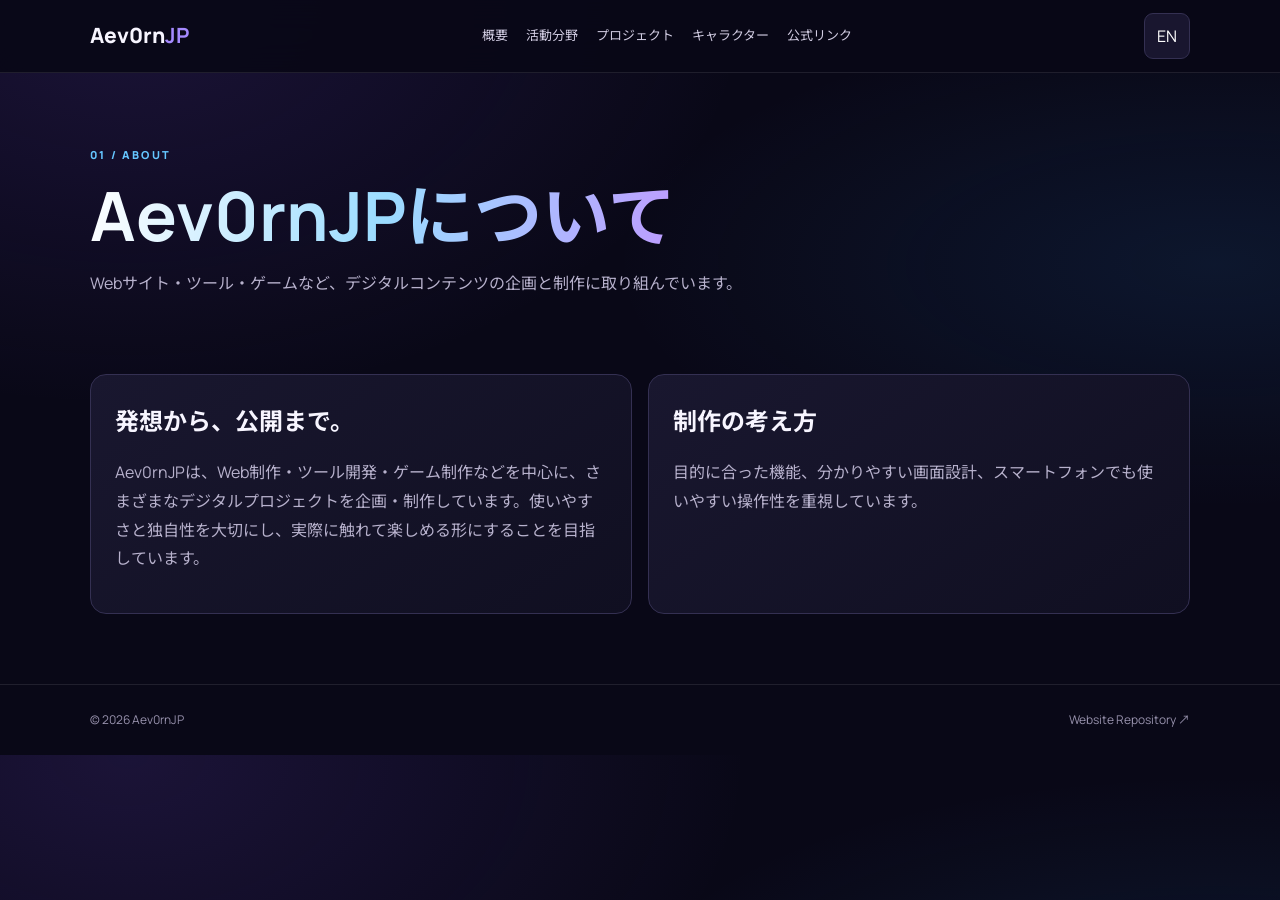
==== about.html @ efd998ef "Load mobile-tap language toggle fix" ====
<!doctype html><html lang="ja"><head><meta charset="utf-8"><meta name="viewport" content="width=device-width,initial-scale=1"><meta name="theme-color" content="#090817"><title>Aev0rnJPについて | Aev0rnJP</title><link rel="preconnect" href="https://fonts.googleapis.com"><link href="https://fonts.googleapis.com/css2?family=Manrope:wght@400;600;700;800&family=Noto+Sans+JP:wght@400;500;700&display=swap" rel="stylesheet"><link rel="stylesheet" href="style.css"></head><body><header class="top"><div class="wrap bar"><a class="brand" href="index.html">Aev0rn<b>JP</b></a><nav><a href="about.html">概要</a><a href="fields.html">活動分野</a><a href="projects.html">プロジェクト</a><a href="character.html">キャラクター</a><a href="links.html">公式リンク</a></nav><button id="lang">EN</button></div></header><main class="wrap"><section class="hero"><div class="eyebrow">01 / ABOUT</div><h1><span class="grad">Aev0rnJPについて</span></h1><p class="lead">Webサイト・ツール・ゲームなど、デジタルコンテンツの企画と制作に取り組んでいます。</p></section><section class="grid"><article class="card"><h2>発想から、公開まで。</h2><p>Aev0rnJPは、Web制作・ツール開発・ゲーム制作などを中心に、さまざまなデジタルプロジェクトを企画・制作しています。使いやすさと独自性を大切にし、実際に触れて楽しめる形にすることを目指しています。</p></article><article class="card"><h2>制作の考え方</h2><p>目的に合った機能、分かりやすい画面設計、スマートフォンでも使いやすい操作性を重視しています。</p></article></section></main><footer class="footer"><div class="wrap"><span>© <span id="year"></span> Aev0rnJP</span><a href="https://github.com/mylifereading6666-oss/Aev0rnJP-Portal">Website Repository ↗</a></div></footer><script src="script.js?v=20261122-8"></script></body></html>
---- style.css ----
:root{--bg:#090817;--panel:#15132b;--line:#343052;--text:#f7f5ff;--muted:#b7b1cc;--blue:#65c6ff;--violet:#a58aff}*{box-sizing:border-box}body{margin:0;background:radial-gradient(ellipse at 10% 0%,#7048d52c,transparent 38%),radial-gradient(ellipse at 95% 35%,#287ecb20,transparent 35%),var(--bg);color:var(--text);font:16px/1.8 Manrope,"Noto Sans JP",sans-serif}a{color:inherit;text-decoration:none}.wrap{width:min(1100px,calc(100% - 36px));margin:auto}.top{position:sticky;top:0;z-index:1000;background:#090817ef;backdrop-filter:blur(16px);border-bottom:1px solid #ffffff18}.bar{min-height:72px;display:flex;align-items:center;justify-content:space-between;gap:18px;flex-wrap:wrap}.brand{font-weight:800;font-size:21px}.brand b{color:var(--violet)}nav{display:flex;gap:18px;align-items:center;flex-wrap:wrap}nav a{font-size:13px;color:#d1cce2}nav a:hover{color:var(--blue)}button{position:relative;z-index:1002;pointer-events:auto;touch-action:manipulation;cursor:pointer;background:#19162f;color:white;border:1px solid var(--line);border-radius:9px;padding:8px 12px;font:inherit}.hero{padding:72px 0 36px}.eyebrow{color:var(--blue);font-size:11px;letter-spacing:.2em;font-weight:800}.hero h1{font-size:clamp(38px,7vw,68px);line-height:1.12;margin:12px 0}.grad{background:linear-gradient(100deg,#fff,#9bdcff,#bd9bff);background-clip:text;color:transparent}.lead{max-width:720px;color:var(--muted)}.grid{display:grid;grid-template-columns:repeat(2,minmax(0,1fr));gap:16px;margin:24px 0 70px}.card{background:linear-gradient(145deg,#19172f,#100f21);border:1px solid var(--line);border-radius:16px;padding:24px}.card h2{margin:0 0 8px}.card p{color:var(--muted)}.links{display:flex;gap:14px;flex-wrap:wrap;color:var(--blue);font-size:13px}.visual{background:#14112b;border:1px solid var(--line);border-radius:18px;padding:10px;overflow:hidden}.visual img{display:block;width:100%;height:auto;object-fit:contain;border-radius:10px}.footer{border-top:1px solid #ffffff18;padding:24px 0;color:#9892ad;font-size:12px}.footer .wrap{display:flex;justify-content:space-between;gap:12px;flex-wrap:wrap}@media(max-width:760px){.bar{padding:12px 0}nav{order:3;width:100%;gap:10px 16px}nav a{font-size:12px}.grid{grid-template-columns:1fr}.hero{padding:48px 0 24px}}
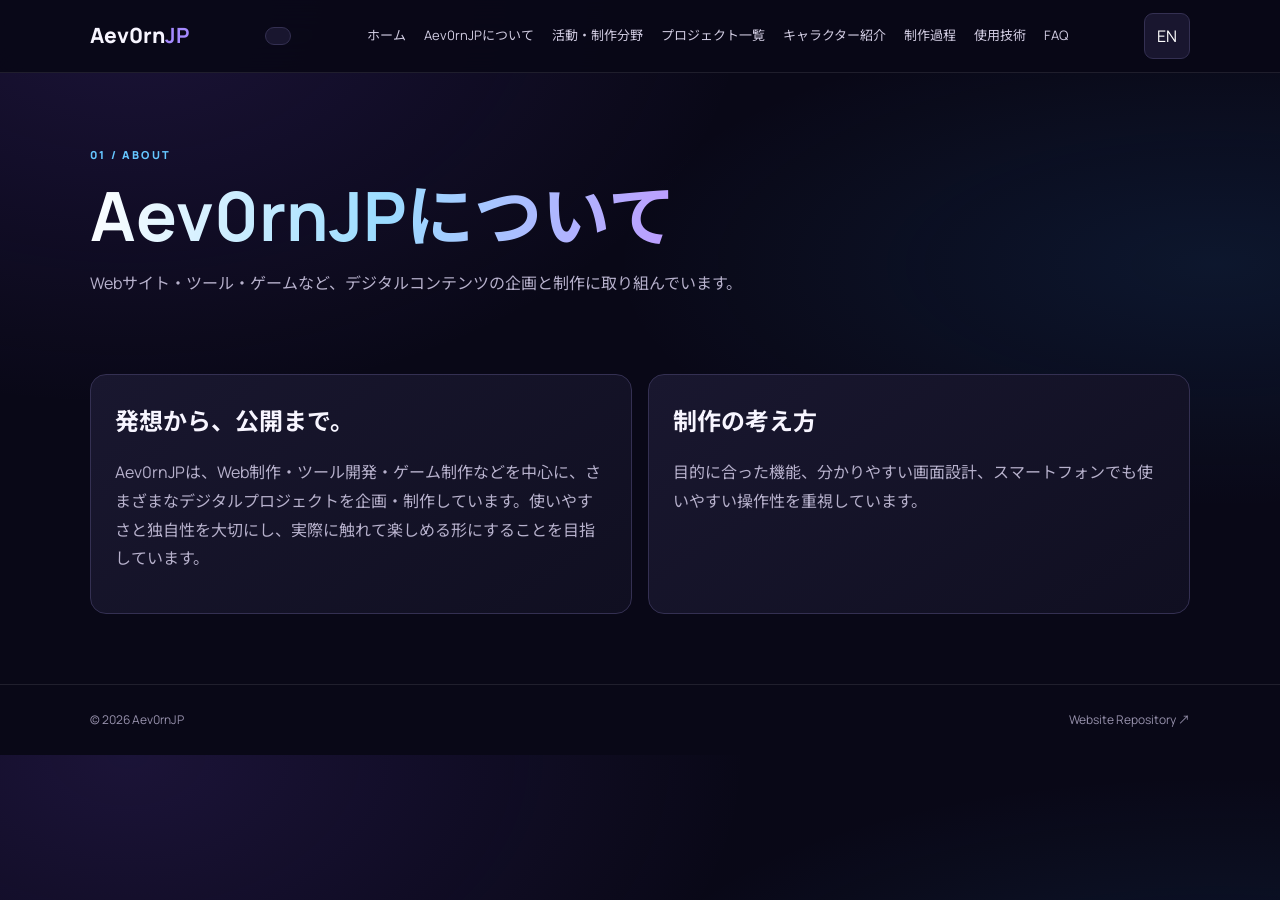
==== commit 694c97f1: "Unify eight-page portal navigation and bilingual support" ====
--- a/about.html
+++ b/about.html
@@ -1 +1 @@
-<!doctype html><html lang="ja"><head><meta charset="utf-8"><meta name="viewport" content="width=device-width,initial-scale=1"><meta name="theme-color" content="#090817"><title>Aev0rnJPについて | Aev0rnJP</title><link rel="preconnect" href="https://fonts.googleapis.com"><link href="https://fonts.googleapis.com/css2?family=Manrope:wght@400;600;700;800&family=Noto+Sans+JP:wght@400;500;700&display=swap" rel="stylesheet"><link rel="stylesheet" href="style.css"></head><body><header class="top"><div class="wrap bar"><a class="brand" href="index.html">Aev0rn<b>JP</b></a><nav><a href="about.html">概要</a><a href="fields.html">活動分野</a><a href="projects.html">プロジェクト</a><a href="character.html">キャラクター</a><a href="links.html">公式リンク</a></nav><button id="lang">EN</button></div></header><main class="wrap"><section class="hero"><div class="eyebrow">01 / ABOUT</div><h1><span class="grad">Aev0rnJPについて</span></h1><p class="lead">Webサイト・ツール・ゲームなど、デジタルコンテンツの企画と制作に取り組んでいます。</p></section><section class="grid"><article class="card"><h2>発想から、公開まで。</h2><p>Aev0rnJPは、Web制作・ツール開発・ゲーム制作などを中心に、さまざまなデジタルプロジェクトを企画・制作しています。使いやすさと独自性を大切にし、実際に触れて楽しめる形にすることを目指しています。</p></article><article class="card"><h2>制作の考え方</h2><p>目的に合った機能、分かりやすい画面設計、スマートフォンでも使いやすい操作性を重視しています。</p></article></section></main><footer class="footer"><div class="wrap"><span>© <span id="year"></span> Aev0rnJP</span><a href="https://github.com/mylifereading6666-oss/Aev0rnJP-Portal">Website Repository ↗</a></div></footer><script src="script.js?v=20261122-8"></script></body></html>+<!doctype html><html lang="ja"><head><meta charset="utf-8"><meta name="viewport" content="width=device-width,initial-scale=1"><meta name="theme-color" content="#090817"><title>Aev0rnJPについて | Aev0rnJP</title><link rel="preconnect" href="https://fonts.googleapis.com"><link href="https://fonts.googleapis.com/css2?family=Manrope:wght@400;600;700;800&family=Noto+Sans+JP:wght@400;500;700&display=swap" rel="stylesheet"><link rel="stylesheet" href="style.css"></head><body><header class="top"><div class="wrap bar"><a class="brand" href="index.html">Aev0rn<b>JP</b></a><button class="menu-toggle" id="menu-toggle" aria-label="メニューを開く" aria-expanded="false"><span></span><span></span><span></span></button><nav id="site-nav"><a href="index.html">ホーム</a><a href="about.html">Aev0rnJPについて</a><a href="fields.html">活動・制作分野</a><a href="projects.html">プロジェクト一覧</a><a href="character.html">キャラクター紹介</a><a href="character-process.html">制作過程</a><a href="tech.html">使用技術</a><a href="faq.html">FAQ</a></nav><button id="lang">EN</button></div></header><main class="wrap"><section class="hero"><div class="eyebrow">01 / ABOUT</div><h1><span class="grad">Aev0rnJPについて</span></h1><p class="lead">Webサイト・ツール・ゲームなど、デジタルコンテンツの企画と制作に取り組んでいます。</p></section><section class="grid"><article class="card"><h2>発想から、公開まで。</h2><p>Aev0rnJPは、Web制作・ツール開発・ゲーム制作などを中心に、さまざまなデジタルプロジェクトを企画・制作しています。使いやすさと独自性を大切にし、実際に触れて楽しめる形にすることを目指しています。</p></article><article class="card"><h2>制作の考え方</h2><p>目的に合った機能、分かりやすい画面設計、スマートフォンでも使いやすい操作性を重視しています。</p></article></section></main><footer class="footer"><div class="wrap"><span>© <span id="year"></span> Aev0rnJP</span><a href="https://github.com/mylifereading6666-oss/Aev0rnJP-Portal">Website Repository ↗</a></div></footer><script src="script.js?v=20261122-15"></script></body></html>
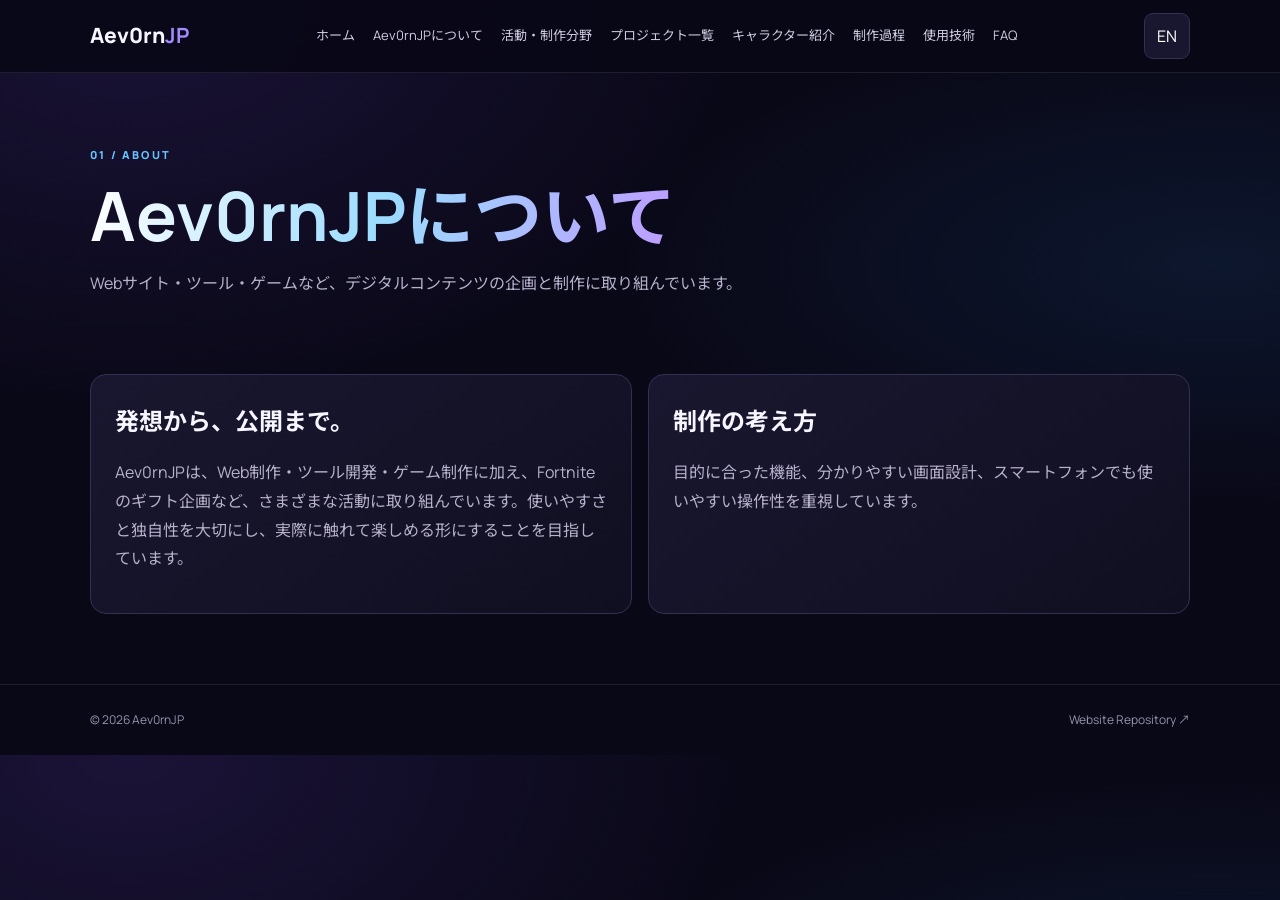
==== commit f29da6cf: "Add Fortnite gift event activity information" ====
--- a/about.html
+++ b/about.html
@@ -1 +1 @@
-<!doctype html><html lang="ja"><head><meta charset="utf-8"><meta name="viewport" content="width=device-width,initial-scale=1"><meta name="theme-color" content="#090817"><title>Aev0rnJPについて | Aev0rnJP</title><link rel="preconnect" href="https://fonts.googleapis.com"><link href="https://fonts.googleapis.com/css2?family=Manrope:wght@400;600;700;800&family=Noto+Sans+JP:wght@400;500;700&display=swap" rel="stylesheet"><link rel="stylesheet" href="style.css"></head><body><header class="top"><div class="wrap bar"><a class="brand" href="index.html">Aev0rn<b>JP</b></a><button class="menu-toggle" id="menu-toggle" aria-label="メニューを開く" aria-expanded="false"><span></span><span></span><span></span></button><nav id="site-nav"><a href="index.html">ホーム</a><a href="about.html">Aev0rnJPについて</a><a href="fields.html">活動・制作分野</a><a href="projects.html">プロジェクト一覧</a><a href="character.html">キャラクター紹介</a><a href="character-process.html">制作過程</a><a href="tech.html">使用技術</a><a href="faq.html">FAQ</a></nav><button id="lang">EN</button></div></header><main class="wrap"><section class="hero"><div class="eyebrow">01 / ABOUT</div><h1><span class="grad">Aev0rnJPについて</span></h1><p class="lead">Webサイト・ツール・ゲームなど、デジタルコンテンツの企画と制作に取り組んでいます。</p></section><section class="grid"><article class="card"><h2>発想から、公開まで。</h2><p>Aev0rnJPは、Web制作・ツール開発・ゲーム制作などを中心に、さまざまなデジタルプロジェクトを企画・制作しています。使いやすさと独自性を大切にし、実際に触れて楽しめる形にすることを目指しています。</p></article><article class="card"><h2>制作の考え方</h2><p>目的に合った機能、分かりやすい画面設計、スマートフォンでも使いやすい操作性を重視しています。</p></article></section></main><footer class="footer"><div class="wrap"><span>© <span id="year"></span> Aev0rnJP</span><a href="https://github.com/mylifereading6666-oss/Aev0rnJP-Portal">Website Repository ↗</a></div></footer><script src="script.js?v=20261122-15"></script></body></html>+<!doctype html><html lang="ja"><head><meta charset="utf-8"><meta name="viewport" content="width=device-width,initial-scale=1"><meta name="theme-color" content="#090817"><title>Aev0rnJPについて | Aev0rnJP</title><link rel="preconnect" href="https://fonts.googleapis.com"><link href="https://fonts.googleapis.com/css2?family=Manrope:wght@400;600;700;800&family=Noto+Sans+JP:wght@400;500;700&display=swap" rel="stylesheet"><link rel="stylesheet" href="style.css"></head><body><header class="top"><div class="wrap bar"><a class="brand" href="index.html">Aev0rn<b>JP</b></a><button class="menu-toggle" id="menu-toggle" aria-label="メニューを開く" aria-expanded="false"><span></span><span></span><span></span></button><nav id="site-nav"><a href="index.html">ホーム</a><a href="about.html">Aev0rnJPについて</a><a href="fields.html">活動・制作分野</a><a href="projects.html">プロジェクト一覧</a><a href="character.html">キャラクター紹介</a><a href="character-process.html">制作過程</a><a href="tech.html">使用技術</a><a href="faq.html">FAQ</a></nav><button id="lang">EN</button></div></header><main class="wrap"><section class="hero"><div class="eyebrow">01 / ABOUT</div><h1><span class="grad">Aev0rnJPについて</span></h1><p class="lead">Webサイト・ツール・ゲームなど、デジタルコンテンツの企画と制作に取り組んでいます。</p></section><section class="grid"><article class="card"><h2>発想から、公開まで。</h2><p>Aev0rnJPは、Web制作・ツール開発・ゲーム制作に加え、Fortniteのギフト企画など、さまざまな活動に取り組んでいます。使いやすさと独自性を大切にし、実際に触れて楽しめる形にすることを目指しています。</p></article><article class="card"><h2>制作の考え方</h2><p>目的に合った機能、分かりやすい画面設計、スマートフォンでも使いやすい操作性を重視しています。</p></article></section></main><footer class="footer"><div class="wrap"><span>© <span id="year"></span> Aev0rnJP</span><a href="https://github.com/mylifereading6666-oss/Aev0rnJP-Portal">Website Repository ↗</a></div></footer><script src="script.js?v=20261122-15"></script></body></html>
--- a/style.css
+++ b/style.css
@@ -1 +1,12 @@
-:root{--bg:#090817;--panel:#15132b;--line:#343052;--text:#f7f5ff;--muted:#b7b1cc;--blue:#65c6ff;--violet:#a58aff}*{box-sizing:border-box}body{margin:0;background:radial-gradient(ellipse at 10% 0%,#7048d52c,transparent 38%),radial-gradient(ellipse at 95% 35%,#287ecb20,transparent 35%),var(--bg);color:var(--text);font:16px/1.8 Manrope,"Noto Sans JP",sans-serif}a{color:inherit;text-decoration:none}.wrap{width:min(1100px,calc(100% - 36px));margin:auto}.top{position:sticky;top:0;z-index:1000;background:#090817ef;backdrop-filter:blur(16px);border-bottom:1px solid #ffffff18}.bar{min-height:72px;display:flex;align-items:center;justify-content:space-between;gap:18px;flex-wrap:wrap}.brand{font-weight:800;font-size:21px}.brand b{color:var(--violet)}nav{display:flex;gap:18px;align-items:center;flex-wrap:wrap}nav a{font-size:13px;color:#d1cce2}nav a:hover{color:var(--blue)}button{position:relative;z-index:1002;pointer-events:auto;touch-action:manipulation;cursor:pointer;background:#19162f;color:white;border:1px solid var(--line);border-radius:9px;padding:8px 12px;font:inherit}.hero{padding:72px 0 36px}.eyebrow{color:var(--blue);font-size:11px;letter-spacing:.2em;font-weight:800}.hero h1{font-size:clamp(38px,7vw,68px);line-height:1.12;margin:12px 0}.grad{background:linear-gradient(100deg,#fff,#9bdcff,#bd9bff);background-clip:text;color:transparent}.lead{max-width:720px;color:var(--muted)}.grid{display:grid;grid-template-columns:repeat(2,minmax(0,1fr));gap:16px;margin:24px 0 70px}.card{background:linear-gradient(145deg,#19172f,#100f21);border:1px solid var(--line);border-radius:16px;padding:24px}.card h2{margin:0 0 8px}.card p{color:var(--muted)}.links{display:flex;gap:14px;flex-wrap:wrap;color:var(--blue);font-size:13px}.visual{background:#14112b;border:1px solid var(--line);border-radius:18px;padding:10px;overflow:hidden}.visual img{display:block;width:100%;height:auto;object-fit:contain;border-radius:10px}.footer{border-top:1px solid #ffffff18;padding:24px 0;color:#9892ad;font-size:12px}.footer .wrap{display:flex;justify-content:space-between;gap:12px;flex-wrap:wrap}@media(max-width:760px){.bar{padding:12px 0}nav{order:3;width:100%;gap:10px 16px}nav a{font-size:12px}.grid{grid-template-columns:1fr}.hero{padding:48px 0 24px}}+:root{--bg:#090817;--panel:#15132b;--line:#343052;--text:#f7f5ff;--muted:#b7b1cc;--blue:#65c6ff;--violet:#a58aff}*{box-sizing:border-box}body{margin:0;background:radial-gradient(ellipse at 10% 0%,#7048d52c,transparent 38%),radial-gradient(ellipse at 95% 35%,#287ecb20,transparent 35%),var(--bg);color:var(--text);font:16px/1.8 Manrope,"Noto Sans JP",sans-serif}a{color:inherit;text-decoration:none}.wrap{width:min(1100px,calc(100% - 36px));margin:auto}.top{position:sticky;top:0;z-index:1000;background:#090817ef;backdrop-filter:blur(16px);border-bottom:1px solid #ffffff18}.bar{min-height:72px;display:flex;align-items:center;justify-content:space-between;gap:18px;flex-wrap:wrap}.brand{font-weight:800;font-size:21px}.brand b{color:var(--violet)}nav{display:flex;gap:18px;align-items:center;flex-wrap:wrap}nav a{font-size:13px;color:#d1cce2}nav a:hover{color:var(--blue)}button{position:relative;z-index:1002;pointer-events:auto;touch-action:manipulation;cursor:pointer;background:#19162f;color:white;border:1px solid var(--line);border-radius:9px;padding:8px 12px;font:inherit}.hero{padding:72px 0 36px}.eyebrow{color:var(--blue);font-size:11px;letter-spacing:.2em;font-weight:800}.hero h1{font-size:clamp(38px,7vw,68px);line-height:1.12;margin:12px 0}.grad{background:linear-gradient(100deg,#fff,#9bdcff,#bd9bff);background-clip:text;color:transparent}.lead{max-width:720px;color:var(--muted)}.grid{display:grid;grid-template-columns:repeat(2,minmax(0,1fr));gap:16px;margin:24px 0 70px}.card{background:linear-gradient(145deg,#19172f,#100f21);border:1px solid var(--line);border-radius:16px;padding:24px}.card h2{margin:0 0 8px}.card p{color:var(--muted)}.links{display:flex;gap:14px;flex-wrap:wrap;color:var(--blue);font-size:13px}.visual{background:#14112b;border:1px solid var(--line);border-radius:18px;padding:10px;overflow:hidden}.visual img{display:block;width:100%;height:auto;object-fit:contain;border-radius:10px}.footer{border-top:1px solid #ffffff18;padding:24px 0;color:#9892ad;font-size:12px}.footer .wrap{display:flex;justify-content:space-between;gap:12px;flex-wrap:wrap}@media(max-width:760px){.bar{padding:12px 0}nav{order:3;width:100%;gap:10px 16px}nav a{font-size:12px}.grid{grid-template-columns:1fr}.hero{padding:48px 0 24px}}
+/* Unified eight-page navigation */
+.menu-toggle{display:none;align-items:center;justify-content:center;flex-direction:column;gap:5px;width:42px;height:42px;padding:8px}
+.menu-toggle span{display:block;width:20px;height:2px;background:#e9e4ff;border-radius:2px}
+@media(max-width:760px){
+ .bar{position:relative}
+ .menu-toggle{display:flex;margin-left:auto}
+ #site-nav{display:none;order:4;width:100%;padding:8px 0 14px;flex-direction:column;align-items:stretch;gap:0}
+ #site-nav.open{display:flex}
+ #site-nav a{padding:10px 12px;border-top:1px solid #ffffff12;font-size:14px}
+ #lang{order:3}
+}
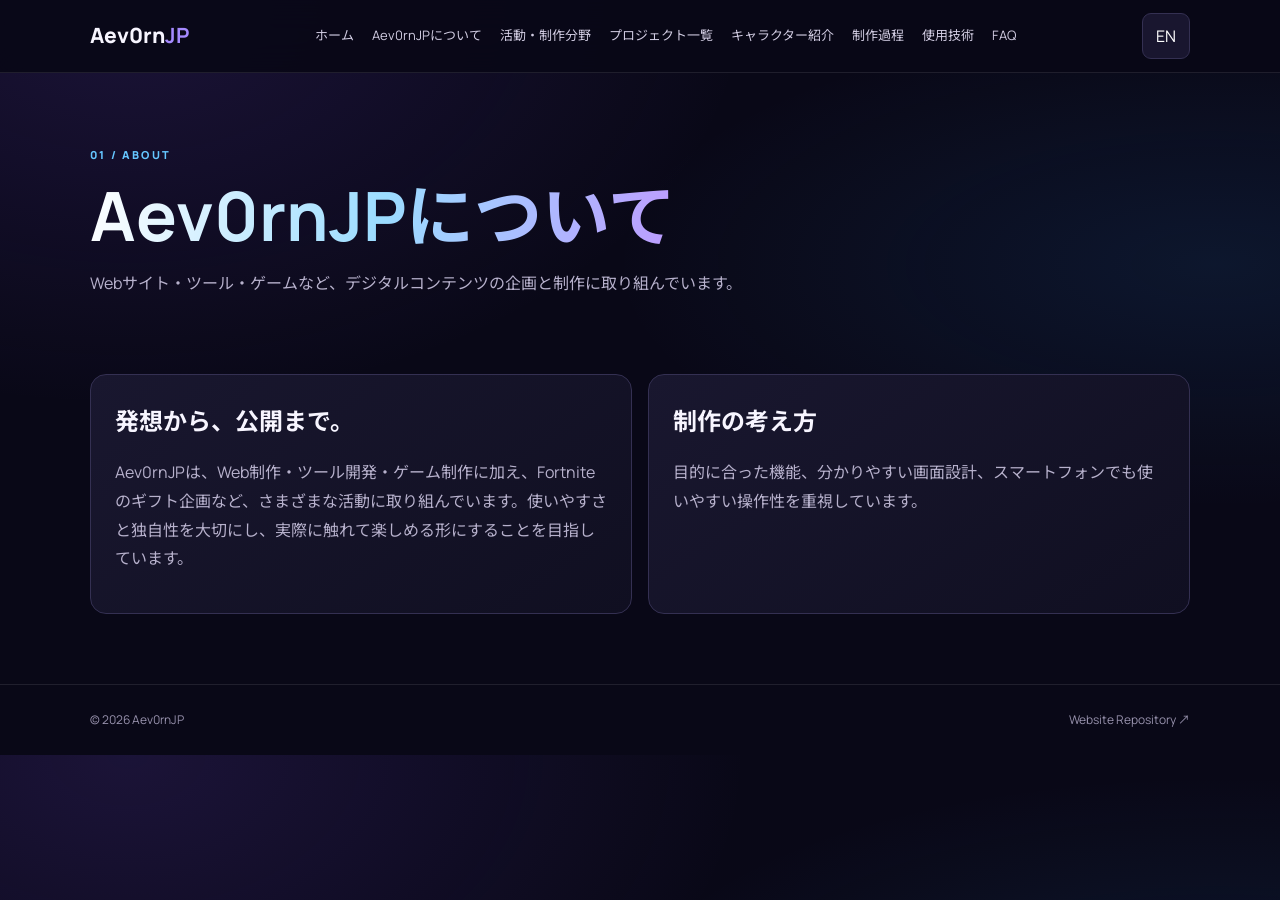
==== commit 2c4b1a95: "Apply consistent navigation and header controls to every portal page" ====
--- a/about.html
+++ b/about.html
@@ -1 +1 @@
-<!doctype html><html lang="ja"><head><meta charset="utf-8"><meta name="viewport" content="width=device-width,initial-scale=1"><meta name="theme-color" content="#090817"><title>Aev0rnJPについて | Aev0rnJP</title><link rel="preconnect" href="https://fonts.googleapis.com"><link href="https://fonts.googleapis.com/css2?family=Manrope:wght@400;600;700;800&family=Noto+Sans+JP:wght@400;500;700&display=swap" rel="stylesheet"><link rel="stylesheet" href="style.css"></head><body><header class="top"><div class="wrap bar"><a class="brand" href="index.html">Aev0rn<b>JP</b></a><button class="menu-toggle" id="menu-toggle" aria-label="メニューを開く" aria-expanded="false"><span></span><span></span><span></span></button><nav id="site-nav"><a href="index.html">ホーム</a><a href="about.html">Aev0rnJPについて</a><a href="fields.html">活動・制作分野</a><a href="projects.html">プロジェクト一覧</a><a href="character.html">キャラクター紹介</a><a href="character-process.html">制作過程</a><a href="tech.html">使用技術</a><a href="faq.html">FAQ</a></nav><button id="lang">EN</button></div></header><main class="wrap"><section class="hero"><div class="eyebrow">01 / ABOUT</div><h1><span class="grad">Aev0rnJPについて</span></h1><p class="lead">Webサイト・ツール・ゲームなど、デジタルコンテンツの企画と制作に取り組んでいます。</p></section><section class="grid"><article class="card"><h2>発想から、公開まで。</h2><p>Aev0rnJPは、Web制作・ツール開発・ゲーム制作に加え、Fortniteのギフト企画など、さまざまな活動に取り組んでいます。使いやすさと独自性を大切にし、実際に触れて楽しめる形にすることを目指しています。</p></article><article class="card"><h2>制作の考え方</h2><p>目的に合った機能、分かりやすい画面設計、スマートフォンでも使いやすい操作性を重視しています。</p></article></section></main><footer class="footer"><div class="wrap"><span>© <span id="year"></span> Aev0rnJP</span><a href="https://github.com/mylifereading6666-oss/Aev0rnJP-Portal">Website Repository ↗</a></div></footer><script src="script.js?v=20261122-15"></script></body></html>+<!doctype html><html lang="ja"><head><meta charset="utf-8"><meta name="viewport" content="width=device-width,initial-scale=1"><meta name="theme-color" content="#090817"><title>Aev0rnJPについて | Aev0rnJP</title><link rel="preconnect" href="https://fonts.googleapis.com"><link href="https://fonts.googleapis.com/css2?family=Manrope:wght@400;600;700;800&family=Noto+Sans+JP:wght@400;500;700&display=swap" rel="stylesheet"><link rel="stylesheet" href="style.css"></head><body><header class="top"><div class="wrap bar"><a class="brand" href="index.html">Aev0rn<b>JP</b></a><button class="menu-toggle" id="menu-toggle" type="button" aria-label="メニューを開く" aria-expanded="false" aria-controls="site-nav"><span></span><span></span><span></span></button><nav id="site-nav"><a href="index.html">ホーム</a><a href="about.html">Aev0rnJPについて</a><a href="fields.html">活動・制作分野</a><a href="projects.html">プロジェクト一覧</a><a href="character.html">キャラクター紹介</a><a href="character-process.html">制作過程</a><a href="tech.html">使用技術</a><a href="faq.html">FAQ</a></nav><button id="lang">EN</button></div></header><main class="wrap"><section class="hero"><div class="eyebrow">01 / ABOUT</div><h1><span class="grad">Aev0rnJPについて</span></h1><p class="lead">Webサイト・ツール・ゲームなど、デジタルコンテンツの企画と制作に取り組んでいます。</p></section><section class="grid"><article class="card"><h2>発想から、公開まで。</h2><p>Aev0rnJPは、Web制作・ツール開発・ゲーム制作に加え、Fortniteのギフト企画など、さまざまな活動に取り組んでいます。使いやすさと独自性を大切にし、実際に触れて楽しめる形にすることを目指しています。</p></article><article class="card"><h2>制作の考え方</h2><p>目的に合った機能、分かりやすい画面設計、スマートフォンでも使いやすい操作性を重視しています。</p></article></section></main><footer class="footer"><div class="wrap"><span>© <span id="year"></span> Aev0rnJP</span><a href="https://github.com/mylifereading6666-oss/Aev0rnJP-Portal">Website Repository ↗</a></div></footer><script src="script.js?v=20261122-17"></script><script src="navigation.js?v=20261122-01"></script></body></html>
--- a/style.css
+++ b/style.css
@@ -10,3 +10,20 @@
  #site-nav a{padding:10px 12px;border-top:1px solid #ffffff12;font-size:14px}
  #lang{order:3}
 }
+
+/* Reliable shared header and mobile navigation */
+.bar{position:relative}
+.menu-toggle{display:none;align-items:center;justify-content:center;flex-direction:column;gap:5px;width:44px;height:44px;min-width:44px;padding:8px;flex:0 0 44px}
+.menu-toggle span{display:block;width:21px;height:2px;background:#e9e4ff;border-radius:2px;pointer-events:none}
+#lang{min-width:48px;min-height:40px;flex:0 0 auto}
+#site-nav{display:flex;align-items:center;gap:clamp(8px,1.5vw,18px)}
+@media(max-width:760px){
+ .bar{display:flex;align-items:center;flex-wrap:wrap;gap:10px;padding:10px 0}
+ .brand{order:1}
+ #lang{order:2;margin-left:auto}
+ .menu-toggle{display:flex;order:3}
+ #site-nav{display:none!important;order:4;flex:0 0 100%;width:100%;padding:8px 0 12px;flex-direction:column;align-items:stretch;gap:0;border-top:1px solid #ffffff18}
+ #site-nav.open{display:flex!important}
+ #site-nav a{display:block;width:100%;padding:11px 12px;border-bottom:1px solid #ffffff12;font-size:14px}
+}
+@media(min-width:761px){.menu-toggle{display:none!important}#site-nav{display:flex!important}}
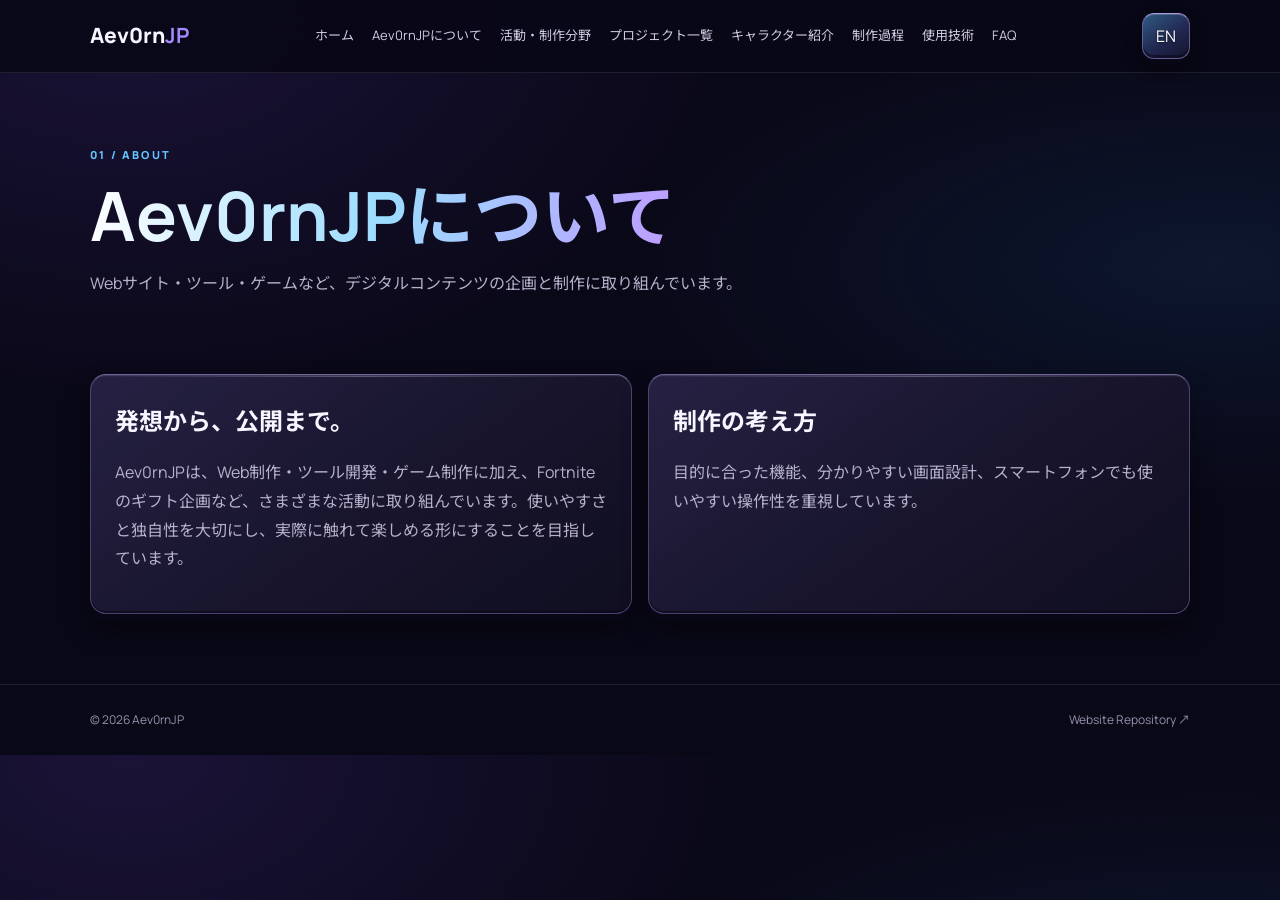
==== commit b57f088e: "Refresh dimensional UI stylesheet" ====
--- a/about.html
+++ b/about.html
@@ -1 +1 @@
-<!doctype html><html lang="ja"><head><meta charset="utf-8"><meta name="viewport" content="width=device-width,initial-scale=1"><meta name="theme-color" content="#090817"><title>Aev0rnJPについて | Aev0rnJP</title><link rel="preconnect" href="https://fonts.googleapis.com"><link href="https://fonts.googleapis.com/css2?family=Manrope:wght@400;600;700;800&family=Noto+Sans+JP:wght@400;500;700&display=swap" rel="stylesheet"><link rel="stylesheet" href="style.css"></head><body><header class="top"><div class="wrap bar"><a class="brand" href="index.html">Aev0rn<b>JP</b></a><button class="menu-toggle" id="menu-toggle" type="button" aria-label="メニューを開く" aria-expanded="false" aria-controls="site-nav"><span></span><span></span><span></span></button><nav id="site-nav"><a href="index.html">ホーム</a><a href="about.html">Aev0rnJPについて</a><a href="fields.html">活動・制作分野</a><a href="projects.html">プロジェクト一覧</a><a href="character.html">キャラクター紹介</a><a href="character-process.html">制作過程</a><a href="tech.html">使用技術</a><a href="faq.html">FAQ</a></nav><button id="lang">EN</button></div></header><main class="wrap"><section class="hero"><div class="eyebrow">01 / ABOUT</div><h1><span class="grad">Aev0rnJPについて</span></h1><p class="lead">Webサイト・ツール・ゲームなど、デジタルコンテンツの企画と制作に取り組んでいます。</p></section><section class="grid"><article class="card"><h2>発想から、公開まで。</h2><p>Aev0rnJPは、Web制作・ツール開発・ゲーム制作に加え、Fortniteのギフト企画など、さまざまな活動に取り組んでいます。使いやすさと独自性を大切にし、実際に触れて楽しめる形にすることを目指しています。</p></article><article class="card"><h2>制作の考え方</h2><p>目的に合った機能、分かりやすい画面設計、スマートフォンでも使いやすい操作性を重視しています。</p></article></section></main><footer class="footer"><div class="wrap"><span>© <span id="year"></span> Aev0rnJP</span><a href="https://github.com/mylifereading6666-oss/Aev0rnJP-Portal">Website Repository ↗</a></div></footer><script src="script.js?v=20261122-17"></script><script src="navigation.js?v=20261122-01"></script></body></html>+<!doctype html><html lang="ja"><head><meta charset="utf-8"><meta name="viewport" content="width=device-width,initial-scale=1"><meta name="theme-color" content="#090817"><title>Aev0rnJPについて | Aev0rnJP</title><link rel="preconnect" href="https://fonts.googleapis.com"><link href="https://fonts.googleapis.com/css2?family=Manrope:wght@400;600;700;800&family=Noto+Sans+JP:wght@400;500;700&display=swap" rel="stylesheet"><link rel="stylesheet" href="style.css?v=20261122-3d01"></head><body><header class="top"><div class="wrap bar"><a class="brand" href="index.html">Aev0rn<b>JP</b></a><button class="menu-toggle" id="menu-toggle" type="button" aria-label="メニューを開く" aria-expanded="false" aria-controls="site-nav"><span></span><span></span><span></span></button><nav id="site-nav"><a href="index.html">ホーム</a><a href="about.html">Aev0rnJPについて</a><a href="fields.html">活動・制作分野</a><a href="projects.html">プロジェクト一覧</a><a href="character.html">キャラクター紹介</a><a href="character-process.html">制作過程</a><a href="tech.html">使用技術</a><a href="faq.html">FAQ</a></nav><button id="lang">EN</button></div></header><main class="wrap"><section class="hero"><div class="eyebrow">01 / ABOUT</div><h1><span class="grad">Aev0rnJPについて</span></h1><p class="lead">Webサイト・ツール・ゲームなど、デジタルコンテンツの企画と制作に取り組んでいます。</p></section><section class="grid"><article class="card"><h2>発想から、公開まで。</h2><p>Aev0rnJPは、Web制作・ツール開発・ゲーム制作に加え、Fortniteのギフト企画など、さまざまな活動に取り組んでいます。使いやすさと独自性を大切にし、実際に触れて楽しめる形にすることを目指しています。</p></article><article class="card"><h2>制作の考え方</h2><p>目的に合った機能、分かりやすい画面設計、スマートフォンでも使いやすい操作性を重視しています。</p></article></section></main><footer class="footer"><div class="wrap"><span>© <span id="year"></span> Aev0rnJP</span><a href="https://github.com/mylifereading6666-oss/Aev0rnJP-Portal">Website Repository ↗</a></div></footer><script src="script.js?v=20261122-18"></script><script src="navigation.js?v=20261122-01"></script></body></html>
--- a/style.css
+++ b/style.css
@@ -27,3 +27,96 @@
  #site-nav a{display:block;width:100%;padding:11px 12px;border-bottom:1px solid #ffffff12;font-size:14px}
 }
 @media(min-width:761px){.menu-toggle{display:none!important}#site-nav{display:flex!important}}
+
+
+/* Premium dimensional UI: layered surfaces, depth and tactile controls */
+:root{
+ --depth-shadow:0 12px 26px #0008,0 3px 0 #070611;
+ --depth-shadow-hover:0 18px 34px #0009,0 5px 0 #080715,0 0 22px #8e75ff24;
+ --edge-light:#ffffff24;
+}
+button,.links a{
+ border:1px solid #655a91;
+ border-top-color:#a99be0;
+ background:linear-gradient(160deg,#39315f 0%,#211d40 48%,#141229 100%);
+ box-shadow:inset 0 1px 0 #ffffff30,inset 0 -3px 0 #0807158c,0 5px 0 #080715,0 9px 16px #0007;
+ text-shadow:0 1px 2px #0009;
+ transition:transform .18s ease,box-shadow .18s ease,border-color .18s ease,filter .18s ease;
+}
+button:hover,.links a:hover{
+ transform:translateY(-3px);
+ border-color:#9b8ce0;
+ box-shadow:inset 0 1px 0 #ffffff45,inset 0 -3px 0 #0807158c,0 7px 0 #080715,0 14px 22px #0008,0 0 18px #8e75ff30;
+ filter:brightness(1.12);
+}
+button:active,.links a:active{
+ transform:translateY(3px);
+ box-shadow:inset 0 2px 7px #0009,0 1px 0 #080715;
+}
+button:focus-visible,.links a:focus-visible,#site-nav a:focus-visible{
+ outline:2px solid var(--blue);outline-offset:4px;
+}
+#lang{border-radius:12px;background:linear-gradient(145deg,#315b83,#20264f 58%,#17142e)}
+.menu-toggle{
+ border-radius:14px;
+ border:1px solid #8274bb;
+ background:linear-gradient(145deg,#514783 0%,#29234d 55%,#17142f 100%);
+ box-shadow:inset 0 1px 0 #ffffff55,inset 0 -4px 0 #0b091b,0 5px 0 #080715,0 9px 18px #0009,0 0 18px #8b75ff20;
+}
+.menu-toggle span{height:2.5px;box-shadow:0 1px 2px #0008;transition:transform .2s ease,opacity .2s ease}
+.menu-toggle[aria-expanded="true"]{background:linear-gradient(145deg,#66569c,#30275c 58%,#17142f);box-shadow:inset 0 2px 7px #08071599,0 2px 0 #080715,0 0 22px #9a80ff50}
+.menu-toggle[aria-expanded="true"] span:first-child{transform:translateY(7.5px) rotate(45deg)}
+.menu-toggle[aria-expanded="true"] span:nth-child(2){opacity:0}
+.menu-toggle[aria-expanded="true"] span:last-child{transform:translateY(-7.5px) rotate(-45deg)}
+.card,.visual{
+ position:relative;
+ border:1px solid #4b426f;
+ border-top-color:#71649c;
+ background:linear-gradient(145deg,#262143 0%,#19162f 48%,#100e20 100%);
+ box-shadow:inset 0 1px 0 #ffffff20,inset 0 -2px 0 #0807158c,0 7px 0 #080715,0 14px 26px #0007;
+ transition:transform .22s ease,box-shadow .22s ease,border-color .22s ease;
+}
+.card:before,.visual:before{
+ content:"";position:absolute;inset:1px 1px auto;height:1px;
+ background:linear-gradient(90deg,transparent,#ffffff45,transparent);
+ pointer-events:none;
+}
+.card:hover,.visual:hover{
+ transform:translateY(-5px);
+ border-color:#8b7bc4;
+ box-shadow:inset 0 1px 0 #ffffff30,0 9px 0 #080715,0 20px 34px #0009,0 0 24px #8e75ff20;
+}
+.links a{
+ display:inline-flex;align-items:center;justify-content:center;
+ padding:8px 13px;border-radius:10px;color:#d8d0ff;
+}
+#site-nav a{
+ transition:transform .16s ease,color .16s ease,background .16s ease,box-shadow .16s ease;
+}
+#site-nav a:hover{color:#fff;text-shadow:0 0 12px #8eafff;background:#ffffff0b}
+@media(max-width:760px){
+ #site-nav{
+  margin-top:8px;padding:12px!important;
+  border:1px solid #625587!important;border-top-color:#a394d5!important;
+  border-radius:16px;
+  background:linear-gradient(155deg,#302951 0%,#1b1835 52%,#100e22 100%);
+  box-shadow:inset 0 1px 0 #ffffff30,inset 0 -4px 0 #08071588,0 7px 0 #080715,0 15px 28px #000b,0 0 25px #8e75ff24;
+  transform-origin:top center;
+ }
+ #site-nav.open{animation:menu-drop .22s cubic-bezier(.2,.8,.2,1) both}
+ #site-nav a{
+  margin:4px 0;padding:11px 13px!important;
+  border:1px solid #ffffff16!important;border-top-color:#ffffff30!important;
+  border-radius:10px;
+  background:linear-gradient(145deg,#38315e,#211d40 60%,#17142d);
+  box-shadow:inset 0 1px 0 #ffffff20,0 3px 0 #090718,0 5px 9px #0006;
+ }
+ #site-nav a:active{transform:translateY(2px);box-shadow:inset 0 2px 5px #0008,0 1px 0 #090718}
+}
+@keyframes menu-drop{from{opacity:0;transform:perspective(700px) rotateX(-12deg) translateY(-8px)}to{opacity:1;transform:perspective(700px) rotateX(0) translateY(0)}}
+@media(hover:none){
+ .card:hover,.visual:hover{transform:none}
+}
+@media(prefers-reduced-motion:reduce){
+ *,*:before,*:after{scroll-behavior:auto!important;animation-duration:.01ms!important;animation-iteration-count:1!important;transition-duration:.01ms!important}
+}
